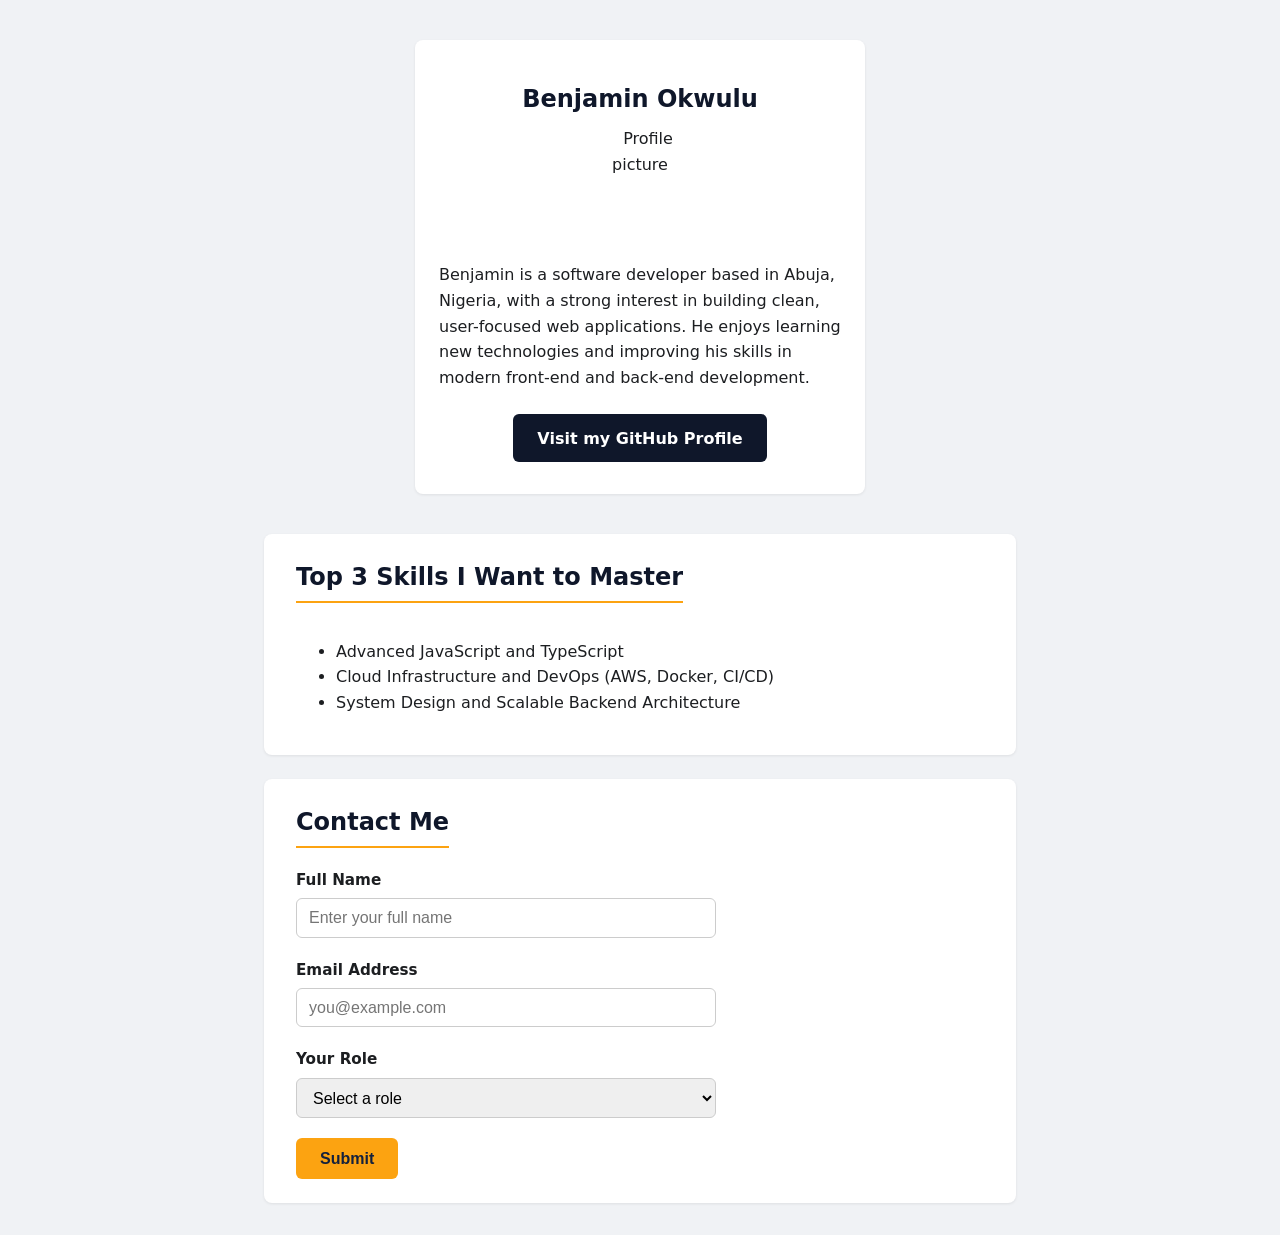
==== index.html @ f8ab4c44 "initial commit" ====
<!DOCTYPE html>
<html lang="en">
<head>
    <meta charset="UTF-8">
    <meta name="viewport" content="width=device-width, initial-scale=1.0">
    <title>Profile Page</title>

    <!-- External CSS File -->
    <link rel="stylesheet" href="style.css">
</head>
<body>

    <main>

        <!-- Profile Card -->
        <div class="profile-card">
            <h1>Benjamin Okwulu</h1>

            <img
                class="profile-picture"
                src="https://picsum.photos/150"
                alt="Profile picture"
            >

            <p>
                Benjamin is a software developer based in Abuja, Nigeria, with a strong interest in building clean, user-focused web applications. He enjoys learning new technologies and improving his skills in modern front-end and back-end development.
            </p>

            <a
                class="cta-button"
                href="https://github.com/benokwulu-lgtm"
                target="_blank"
                rel="noopener noreferrer"
            >
                Visit my GitHub Profile
            </a>
        </div>

        <!-- Skills Section -->
        <section id="skills" aria-labelledby="skills-heading">
            <h2 id="skills-heading">Top 3 Skills I Want to Master</h2>

            <ul>
                <li>Advanced JavaScript and TypeScript</li>
                <li>Cloud Infrastructure and DevOps (AWS, Docker, CI/CD)</li>
                <li>System Design and Scalable Backend Architecture</li>
            </ul>
        </section>

        <!-- Contact Section -->
        <section id="contact" aria-labelledby="contact-heading">
            <h2 id="contact-heading">Contact Me</h2>

            <form id="contact-form" novalidate>

                <div class="form-group">
                    <label for="full-name">Full Name</label>
                    <input
                        type="text"
                        id="full-name"
                        name="full-name"
                        required
                        minlength="3"
                        placeholder="Enter your full name"
                    >
                </div>

                <div class="form-group">
                    <label for="email">Email Address</label>
                    <input
                        type="email"
                        id="email"
                        name="email"
                        required
                        minlength="10"
                        placeholder="you@example.com"
                    >
                </div>

                <div class="form-group">
                    <label for="role">Your Role</label>
                    <select id="role" name="role" required>
                        <option value="" disabled selected>Select a role</option>
                        <option value="trainee">Trainee</option>
                        <option value="mentor">Mentor</option>
                        <option value="cto">CTO</option>
                    </select>
                </div>

                <button type="submit">Submit</button>

            </form>
        </section>

    </main>

</body>
</html>
---- style.css ----
* {
    box-sizing: border-box;
}

body {
    margin: 0;
    font-family: system-ui, -apple-system, "Segoe UI", Roboto, sans-serif;
    background-color: #f0f2f5;
    color: #1c1e21;
    line-height: 1.6;
}

h1,
h2 {
    color: #0f172a;
}

main {
    max-width: 800px;
    margin: 2rem auto;
    padding: 0 1.5rem;
}

section {
    background: #fff;
    border-radius: 8px;
    padding: 1.5rem 2rem;
    margin-bottom: 1.5rem;
    box-shadow: 0 1px 3px rgba(0, 0, 0, 0.08);
}

section h2 {
    margin-top: 0;
    border-bottom: 2px solid #fca311;
    display: inline-block;
    padding-bottom: 0.25rem;
}

/* Profile card */

.profile-card {
    max-width: 450px;
    margin: 40px auto;
    background: #fff;
    border-radius: 8px;
    padding: 2rem 1.5rem;
    text-align: center;
    box-shadow: 0 1px 3px rgba(0, 0, 0, 0.08);
}

.profile-card h1 {
    margin: 0.5rem 0;
    font-size: 1.5rem;
}

.profile-card img.profile-picture {
    width: 120px;
    height: 120px;
    border-radius: 50%;
    object-fit: cover;
    display: block;
    margin: 0 auto 1rem;
}

.profile-card p {
    text-align: left;
}

/* Call-to-action button */

.cta-button {
    display: inline-block;
    padding: 0.7rem 1.5rem;
    background-color: #0f172a;
    color: #fff;
    text-decoration: none;
    border-radius: 6px;
    font-weight: 600;
    margin-top: 0.5rem;
    transition: background 0.2s ease;
}

.cta-button:hover {
    background-color: #1e293b;
}

/* Contact form */

#contact form {
    display: flex;
    flex-direction: column;
    gap: 1.25rem;
    max-width: 420px;
}

.form-group {
    display: flex;
    flex-direction: column;
    gap: 0.4rem;
}

.form-group label {
    font-weight: 600;
    font-size: 0.95rem;
}

.form-group input,
.form-group select {
    padding: 0.6rem 0.75rem;
    border: 1px solid #ccc;
    border-radius: 6px;
    font-size: 1rem;
}

.form-group input:focus,
.form-group select:focus {
    outline: none;
    border-color: #fca311;
    box-shadow: 0 0 0 3px rgba(252, 163, 17, 0.25);
}

#contact button[type="submit"] {
    align-self: flex-start;
    background: #fca311;
    color: #14213d;
    border: none;
    padding: 0.7rem 1.5rem;
    border-radius: 6px;
    font-weight: 700;
    font-size: 1rem;
    cursor: pointer;
    transition: background 0.2s ease;
}

#contact button[type="submit"]:hover {
    background: #e6940a;
}
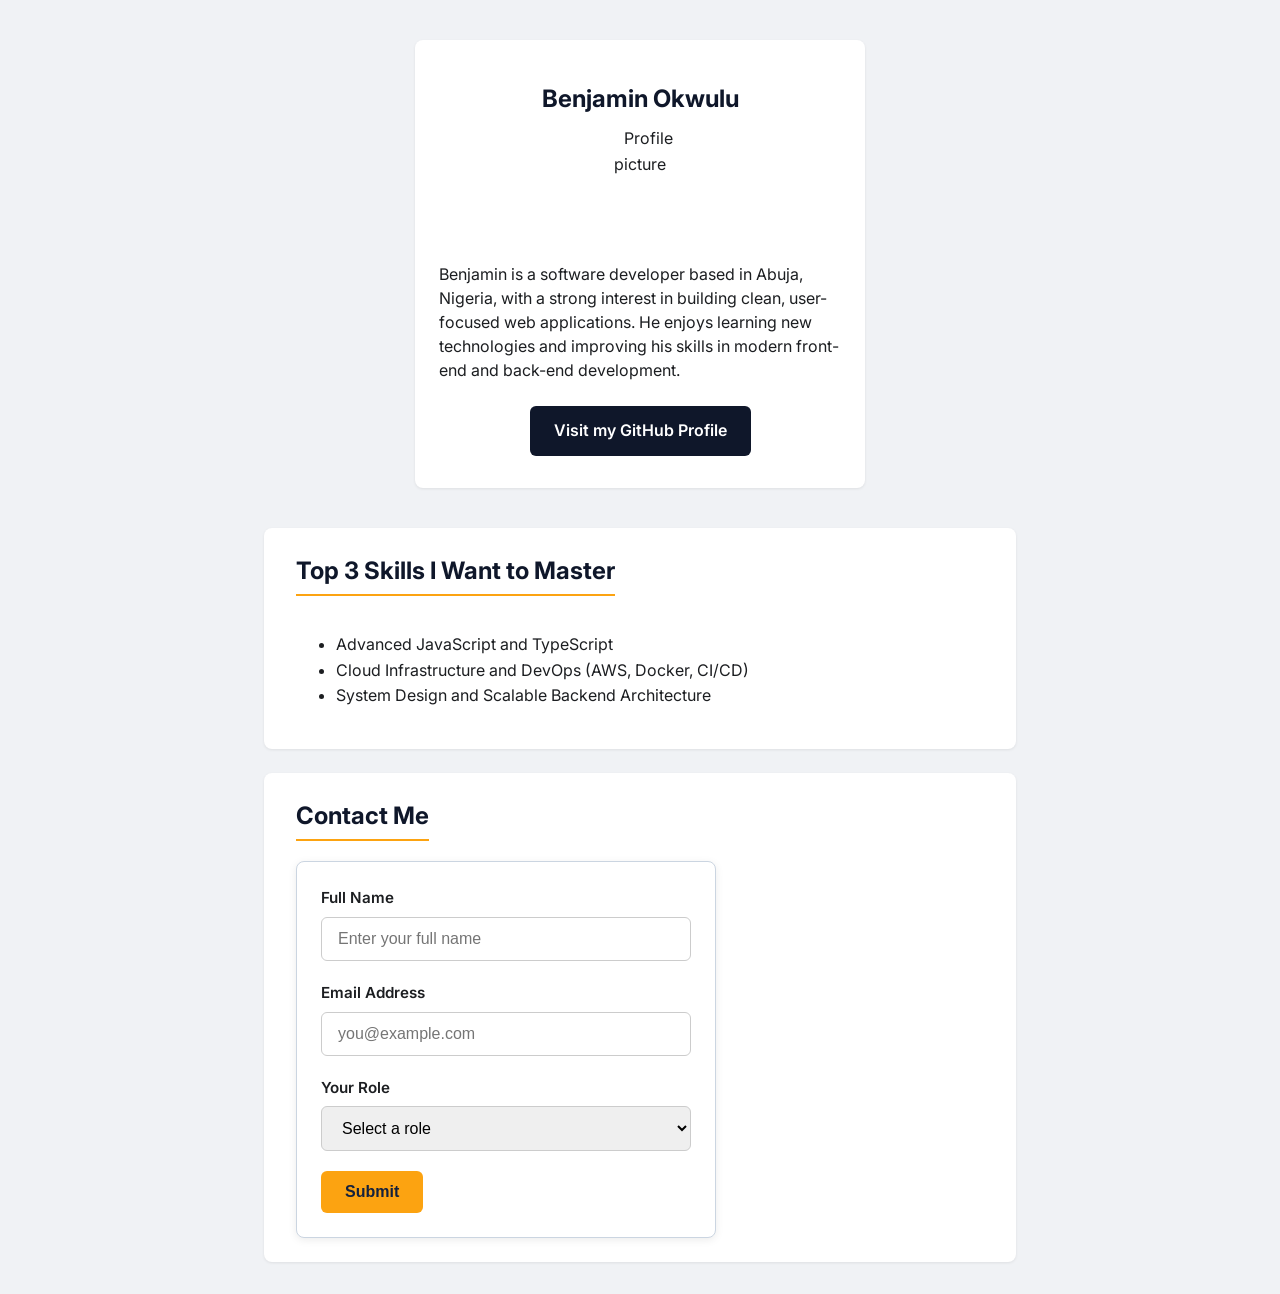
==== commit f4fa6101: "feat: implement tasks filter and mapper using ES6 array methods" ====
--- a/index.html
+++ b/index.html
@@ -93,6 +93,6 @@
         </section>
 
     </main>
-
+<script src="app.js"></script>
 </body>
 </html>
--- a/style.css
+++ b/style.css
@@ -1,10 +1,14 @@
-* {
+@import url('https://fonts.googleapis.com/css2?family=Inter:wght@400;500;600;700&display=swap');
+
+*,
+*::before,
+*::after {
     box-sizing: border-box;
 }
 
 body {
     margin: 0;
-    font-family: system-ui, -apple-system, "Segoe UI", Roboto, sans-serif;
+    font-family: "Inter", sans-serif;
     background-color: #f0f2f5;
     color: #1c1e21;
     line-height: 1.6;
@@ -16,36 +20,38 @@
 }
 
 main {
-    max-width: 800px;
+    max-width: 50rem;
     margin: 2rem auto;
     padding: 0 1.5rem;
 }
 
 section {
     background: #fff;
-    border-radius: 8px;
+    border-radius: 0.5rem;
     padding: 1.5rem 2rem;
     margin-bottom: 1.5rem;
-    box-shadow: 0 1px 3px rgba(0, 0, 0, 0.08);
+    box-shadow: 0 0.0625rem 0.1875rem rgba(0, 0, 0, 0.08);
 }
 
 section h2 {
     margin-top: 0;
-    border-bottom: 2px solid #fca311;
+    border-bottom: 0.125rem solid #fca311;
     display: inline-block;
     padding-bottom: 0.25rem;
 }
 
-/* Profile card */
+/* ==========================
+   Profile Card
+========================== */
 
 .profile-card {
-    max-width: 450px;
-    margin: 40px auto;
+    max-width: 28.125rem;
+    margin: 2.5rem auto;
     background: #fff;
-    border-radius: 8px;
+    border-radius: 0.5rem;
     padding: 2rem 1.5rem;
     text-align: center;
-    box-shadow: 0 1px 3px rgba(0, 0, 0, 0.08);
+    box-shadow: 0 0.0625rem 0.1875rem rgba(0, 0, 0, 0.08);
 }
 
 .profile-card h1 {
@@ -54,8 +60,8 @@
 }
 
 .profile-card img.profile-picture {
-    width: 120px;
-    height: 120px;
+    width: 7.5rem;
+    height: 7.5rem;
     border-radius: 50%;
     object-fit: cover;
     display: block;
@@ -66,15 +72,23 @@
     text-align: left;
 }
 
-/* Call-to-action button */
+/* Improve paragraph readability */
+
+p {
+    line-height: 1.5;
+}
+
+/* ==========================
+   GitHub Button
+========================== */
 
 .cta-button {
     display: inline-block;
-    padding: 0.7rem 1.5rem;
+    padding: 0.75rem 1.5rem;
     background-color: #0f172a;
     color: #fff;
     text-decoration: none;
-    border-radius: 6px;
+    border-radius: 0.375rem;
     font-weight: 600;
     margin-top: 0.5rem;
     transition: background 0.2s ease;
@@ -84,13 +98,21 @@
     background-color: #1e293b;
 }
 
-/* Contact form */
+/* ==========================
+   Contact Form
+========================== */
 
 #contact form {
     display: flex;
     flex-direction: column;
     gap: 1.25rem;
-    max-width: 420px;
+    max-width: 26.25rem;
+
+    padding: 1.5rem;
+    border: 1px solid #cbd5e1;
+    border-radius: 0.5rem;
+    background: #fff;
+    box-shadow: 0 0.125rem 0.5rem rgba(0, 0, 0, 0.08);
 }
 
 .form-group {
@@ -106,9 +128,9 @@
 
 .form-group input,
 .form-group select {
-    padding: 0.6rem 0.75rem;
+    padding: 0.75rem 1rem;
     border: 1px solid #ccc;
-    border-radius: 6px;
+    border-radius: 0.375rem;
     font-size: 1rem;
 }
 
@@ -116,7 +138,7 @@
 .form-group select:focus {
     outline: none;
     border-color: #fca311;
-    box-shadow: 0 0 0 3px rgba(252, 163, 17, 0.25);
+    box-shadow: 0 0 0 0.1875rem rgba(252, 163, 17, 0.25);
 }
 
 #contact button[type="submit"] {
@@ -124,8 +146,8 @@
     background: #fca311;
     color: #14213d;
     border: none;
-    padding: 0.7rem 1.5rem;
-    border-radius: 6px;
+    padding: 0.75rem 1.5rem;
+    border-radius: 0.375rem;
     font-weight: 700;
     font-size: 1rem;
     cursor: pointer;
